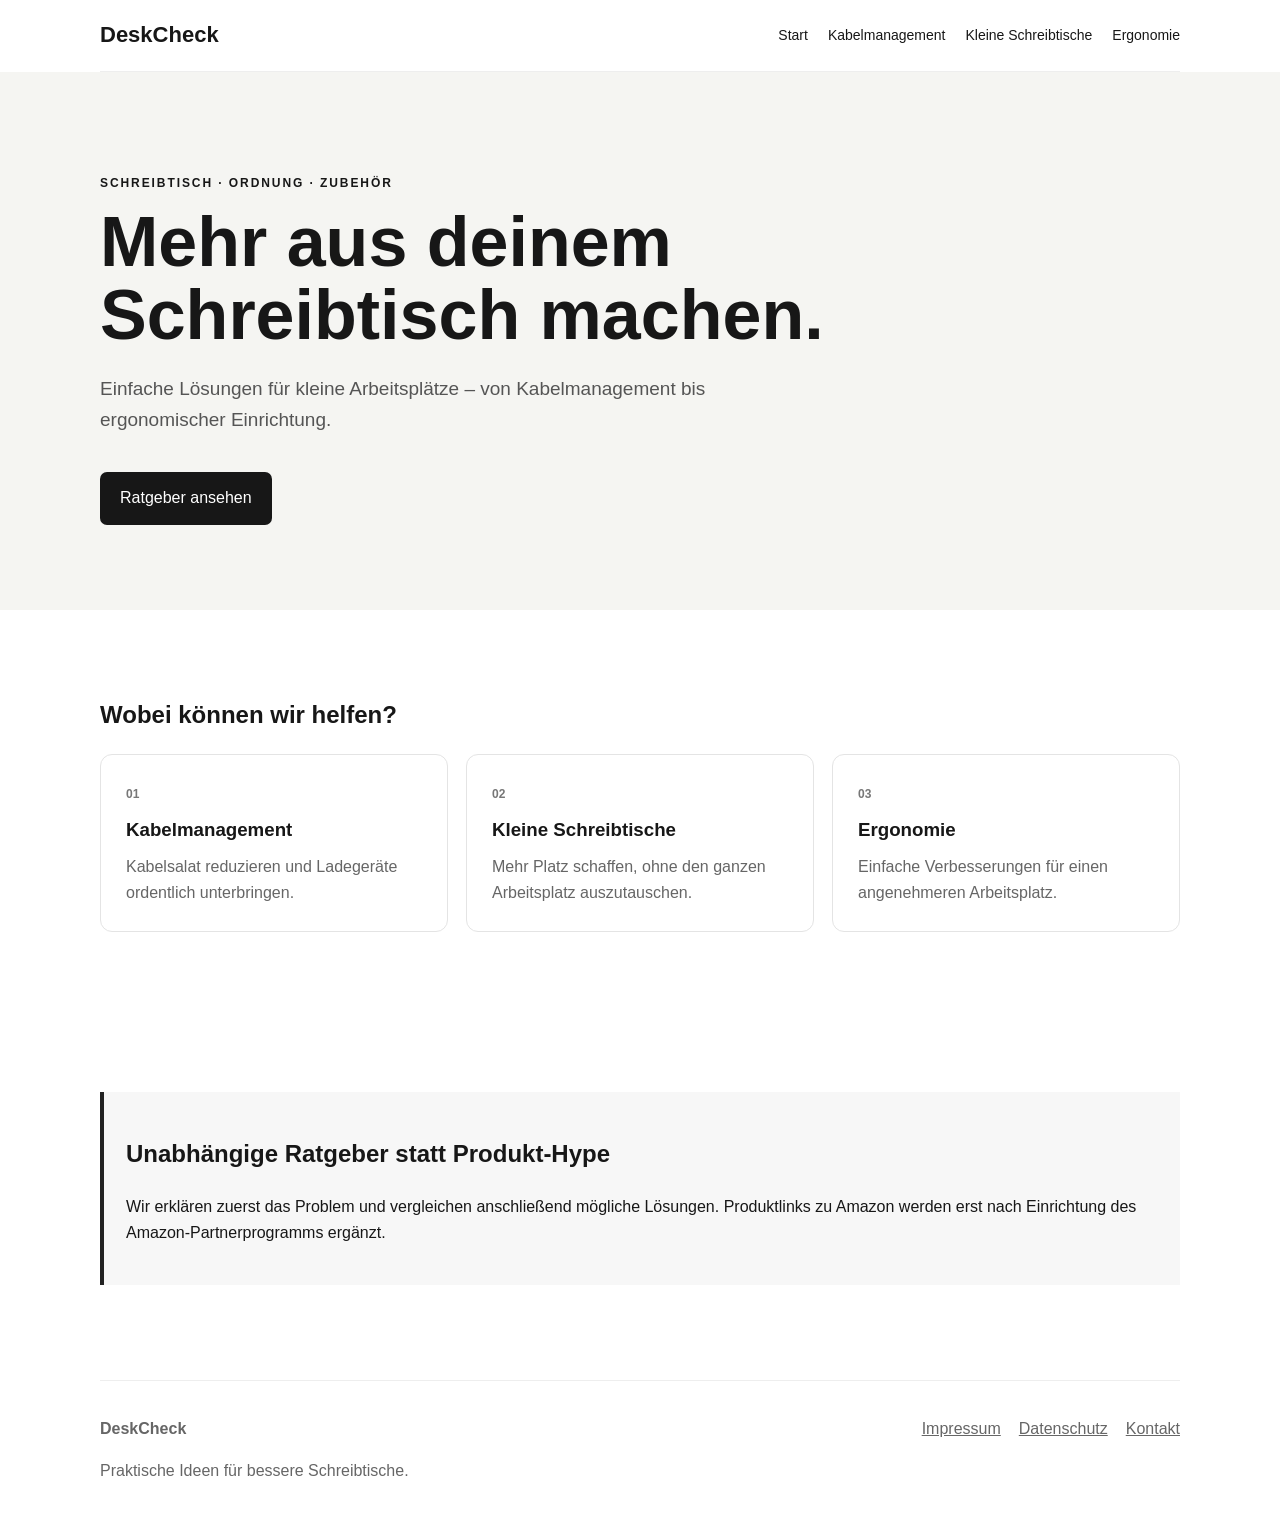
==== index.html @ d562705c "Add files via upload" ====
<!doctype html>
<html lang="de">
<head>
  <meta charset="utf-8">
  <meta name="viewport" content="width=device-width, initial-scale=1">
  <title>DeskCheck – Schreibtisch besser organisieren</title>
  <meta name="description" content="Praktische Ratgeber und Vergleiche für kleine Schreibtische, Kabelmanagement und Schreibtisch-Organisation.">
  <link rel="stylesheet" href="style.css">
</head>
<body>
<header>
  <div class="wrap nav">
    <a class="logo" href="index.html">DeskCheck</a>
    <nav>
      <a href="index.html">Start</a>
      <a href="kabelmanagement.html">Kabelmanagement</a>
      <a href="kleiner-schreibtisch.html">Kleine Schreibtische</a>
      <a href="ergonomie.html">Ergonomie</a>
    </nav>
  </div>
</header>

<main>
  <section class="hero">
    <div class="wrap">
      <p class="eyebrow">SCHREIBTISCH · ORDNUNG · ZUBEHÖR</p>
      <h1>Mehr aus deinem Schreibtisch machen.</h1>
      <p class="lead">Einfache Lösungen für kleine Arbeitsplätze – von Kabelmanagement bis ergonomischer Einrichtung.</p>
      <a class="button" href="kleiner-schreibtisch.html">Ratgeber ansehen</a>
    </div>
  </section>

  <section class="wrap section">
    <h2>Wobei können wir helfen?</h2>
    <div class="grid">
      <a class="card" href="kabelmanagement.html">
        <span class="icon">01</span>
        <h3>Kabelmanagement</h3>
        <p>Kabelsalat reduzieren und Ladegeräte ordentlich unterbringen.</p>
      </a>
      <a class="card" href="kleiner-schreibtisch.html">
        <span class="icon">02</span>
        <h3>Kleine Schreibtische</h3>
        <p>Mehr Platz schaffen, ohne den ganzen Arbeitsplatz auszutauschen.</p>
      </a>
      <a class="card" href="ergonomie.html">
        <span class="icon">03</span>
        <h3>Ergonomie</h3>
        <p>Einfache Verbesserungen für einen angenehmeren Arbeitsplatz.</p>
      </a>
    </div>
  </section>

  <section class="wrap section">
    <div class="notice">
      <h2>Unabhängige Ratgeber statt Produkt-Hype</h2>
      <p>Wir erklären zuerst das Problem und vergleichen anschließend mögliche Lösungen. Produktlinks zu Amazon werden erst nach Einrichtung des Amazon-Partnerprogramms ergänzt.</p>
    </div>
  </section>
</main>

<footer>
  <div class="wrap footer">
    <div><strong>DeskCheck</strong><p>Praktische Ideen für bessere Schreibtische.</p></div>
    <div><a href="impressum.html">Impressum</a><a href="datenschutz.html">Datenschutz</a><a href="kontakt.html">Kontakt</a></div>
  </div>
</footer>
</body>
</html>
---- style.css ----
*{box-sizing:border-box}body{margin:0;font-family:Arial,Helvetica,sans-serif;color:#171717;background:#fff;line-height:1.65}a{color:inherit}.wrap{width:min(1080px,92%);margin:auto}.nav{min-height:72px;display:flex;align-items:center;justify-content:space-between;gap:24px;border-bottom:1px solid #eee}.logo{text-decoration:none;font-weight:800;font-size:22px}.nav nav{display:flex;gap:20px;flex-wrap:wrap}.nav nav a{font-size:14px;text-decoration:none}.hero{padding:90px 0 85px;background:#f5f5f2}.eyebrow{font-size:12px;letter-spacing:.16em;font-weight:700}.hero h1{font-size:clamp(38px,6vw,70px);line-height:1.05;max-width:760px;margin:12px 0 20px}.lead{font-size:19px;max-width:720px;color:#555}.button{display:inline-block;margin-top:18px;padding:13px 20px;background:#171717;color:#fff;text-decoration:none;border-radius:7px}.section{padding:65px 0}.grid{display:grid;grid-template-columns:repeat(3,1fr);gap:18px}.card{border:1px solid #e4e4e4;border-radius:12px;padding:25px;text-decoration:none}.card:hover{transform:translateY(-2px)}.icon{font-weight:800;color:#777;font-size:12px}.card h3{margin:8px 0}.card p{color:#666;margin:0}.notice{background:#f7f7f7;border-left:4px solid #222;padding:22px;margin:30px 0}.article{padding:65px 0;max-width:850px}.article h1{font-size:clamp(36px,5vw,56px);line-height:1.1}.article h2{margin-top:42px}.article table{width:100%;border-collapse:collapse;margin:25px 0}.article th,.article td{text-align:left;padding:12px;border-bottom:1px solid #ddd}.footer{padding:35px 0;display:flex;justify-content:space-between;gap:30px;border-top:1px solid #eee;color:#666}.footer a{margin-left:18px}@media(max-width:760px){.nav{align-items:flex-start;padding:18px 0;flex-direction:column}.grid{grid-template-columns:1fr}.hero{padding:60px 0}.footer{flex-direction:column}.footer a{margin:0 18px 0 0}}
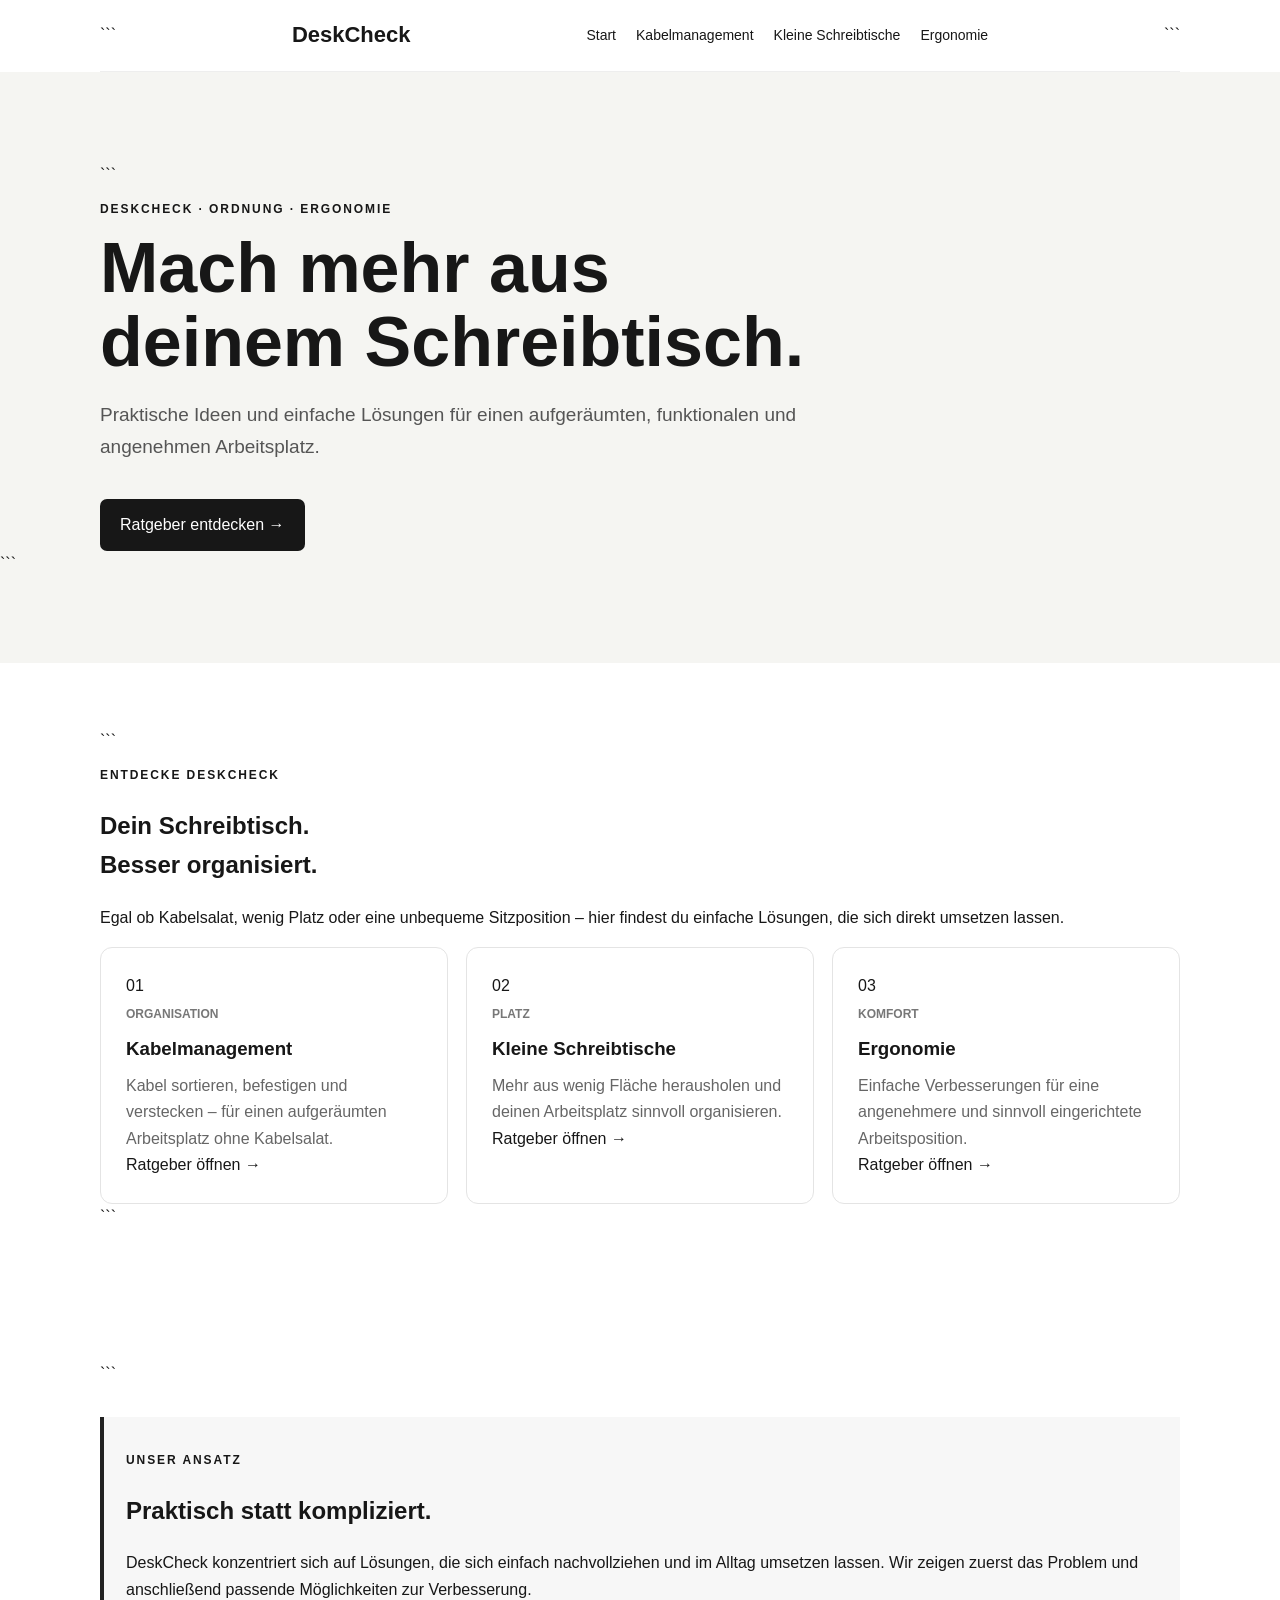
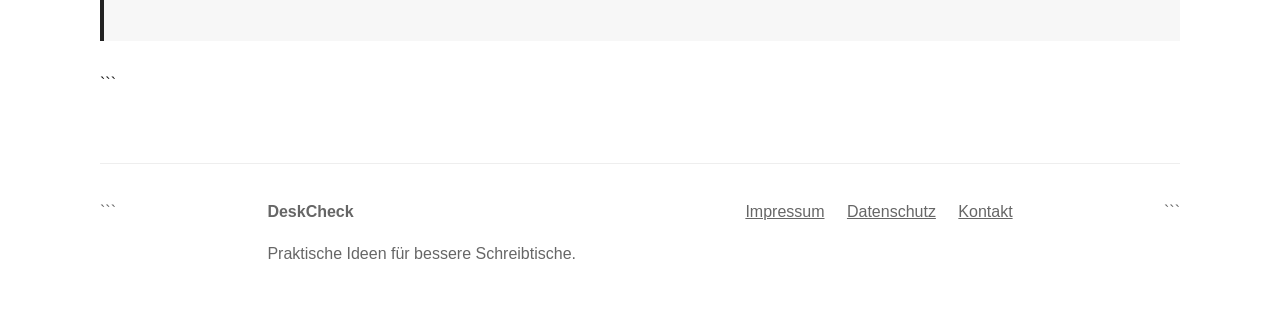
==== commit 2cf3a09d: "Update index.html" ====
--- a/index.html
+++ b/index.html
@@ -1,69 +1,245 @@
 <!doctype html>
+
 <html lang="de">
+
 <head>
   <meta charset="utf-8">
   <meta name="viewport" content="width=device-width, initial-scale=1">
+
   <title>DeskCheck – Schreibtisch besser organisieren</title>
-  <meta name="description" content="Praktische Ratgeber und Vergleiche für kleine Schreibtische, Kabelmanagement und Schreibtisch-Organisation.">
+
+  <meta name="description" content="DeskCheck zeigt praktische Lösungen für Kabelmanagement, kleine Schreibtische und ergonomische Arbeitsplätze.">
+
   <link rel="stylesheet" href="style.css">
 </head>
+
 <body>
+
 <header>
   <div class="wrap nav">
-    <a class="logo" href="index.html">DeskCheck</a>
-    <nav>
-      <a href="index.html">Start</a>
-      <a href="kabelmanagement.html">Kabelmanagement</a>
-      <a href="kleiner-schreibtisch.html">Kleine Schreibtische</a>
-      <a href="ergonomie.html">Ergonomie</a>
-    </nav>
+
+```
+<a class="logo" href="index.html">DeskCheck</a>
+
+<nav>
+  <a href="index.html">Start</a>
+  <a href="kabelmanagement.html">Kabelmanagement</a>
+  <a href="kleiner-schreibtisch.html">Kleine Schreibtische</a>
+  <a href="ergonomie.html">Ergonomie</a>
+</nav>
+```
+
   </div>
 </header>
 
 <main>
+
+  <!-- HERO -->
+
   <section class="hero">
     <div class="wrap">
-      <p class="eyebrow">SCHREIBTISCH · ORDNUNG · ZUBEHÖR</p>
-      <h1>Mehr aus deinem Schreibtisch machen.</h1>
-      <p class="lead">Einfache Lösungen für kleine Arbeitsplätze – von Kabelmanagement bis ergonomischer Einrichtung.</p>
-      <a class="button" href="kleiner-schreibtisch.html">Ratgeber ansehen</a>
-    </div>
+
+```
+  <p class="eyebrow">
+    DESKCHECK · ORDNUNG · ERGONOMIE
+  </p>
+
+  <h1>
+    Mach mehr aus<br>
+    deinem Schreibtisch.
+  </h1>
+
+  <p class="lead">
+    Praktische Ideen und einfache Lösungen für einen
+    aufgeräumten, funktionalen und angenehmen Arbeitsplatz.
+  </p>
+
+  <div class="hero-actions">
+    <a class="button" href="kabelmanagement.html">
+      Ratgeber entdecken →
+    </a>
+  </div>
+
+</div>
+```
+
   </section>
 
+  <!-- THEMEN -->
+
+  <section class="wrap section topics">
+
+```
+<div class="section-heading">
+  <p class="eyebrow">ENTDECKE DESKCHECK</p>
+
+  <h2>
+    Dein Schreibtisch.<br>
+    Besser organisiert.
+  </h2>
+
+  <p>
+    Egal ob Kabelsalat, wenig Platz oder eine unbequeme
+    Sitzposition – hier findest du einfache Lösungen,
+    die sich direkt umsetzen lassen.
+  </p>
+</div>
+
+
+<div class="grid">
+
+  <!-- KABELMANAGEMENT -->
+
+  <a class="card topic-card" href="kabelmanagement.html">
+
+    <div class="topic-number">
+      01
+    </div>
+
+    <div class="topic-content">
+
+      <span class="icon">
+        ORGANISATION
+      </span>
+
+      <h3>
+        Kabelmanagement
+      </h3>
+
+      <p>
+        Kabel sortieren, befestigen und verstecken –
+        für einen aufgeräumten Arbeitsplatz ohne Kabelsalat.
+      </p>
+
+      <span class="topic-link">
+        Ratgeber öffnen →
+      </span>
+
+    </div>
+
+  </a>
+
+
+  <!-- KLEINE SCHREIBTISCHE -->
+
+  <a class="card topic-card" href="kleiner-schreibtisch.html">
+
+    <div class="topic-number">
+      02
+    </div>
+
+    <div class="topic-content">
+
+      <span class="icon">
+        PLATZ
+      </span>
+
+      <h3>
+        Kleine Schreibtische
+      </h3>
+
+      <p>
+        Mehr aus wenig Fläche herausholen und deinen
+        Arbeitsplatz sinnvoll organisieren.
+      </p>
+
+      <span class="topic-link">
+        Ratgeber öffnen →
+      </span>
+
+    </div>
+
+  </a>
+
+
+  <!-- ERGONOMIE -->
+
+  <a class="card topic-card" href="ergonomie.html">
+
+    <div class="topic-number">
+      03
+    </div>
+
+    <div class="topic-content">
+
+      <span class="icon">
+        KOMFORT
+      </span>
+
+      <h3>
+        Ergonomie
+      </h3>
+
+      <p>
+        Einfache Verbesserungen für eine angenehmere
+        und sinnvoll eingerichtete Arbeitsposition.
+      </p>
+
+      <span class="topic-link">
+        Ratgeber öffnen →
+      </span>
+
+    </div>
+
+  </a>
+
+</div>
+```
+
+  </section>
+
+  <!-- DESKCHECK INFO -->
+
   <section class="wrap section">
-    <h2>Wobei können wir helfen?</h2>
-    <div class="grid">
-      <a class="card" href="kabelmanagement.html">
-        <span class="icon">01</span>
-        <h3>Kabelmanagement</h3>
-        <p>Kabelsalat reduzieren und Ladegeräte ordentlich unterbringen.</p>
-      </a>
-      <a class="card" href="kleiner-schreibtisch.html">
-        <span class="icon">02</span>
-        <h3>Kleine Schreibtische</h3>
-        <p>Mehr Platz schaffen, ohne den ganzen Arbeitsplatz auszutauschen.</p>
-      </a>
-      <a class="card" href="ergonomie.html">
-        <span class="icon">03</span>
-        <h3>Ergonomie</h3>
-        <p>Einfache Verbesserungen für einen angenehmeren Arbeitsplatz.</p>
-      </a>
-    </div>
+
+```
+<div class="notice">
+
+  <p class="eyebrow">
+    UNSER ANSATZ
+  </p>
+
+  <h2>
+    Praktisch statt kompliziert.
+  </h2>
+
+  <p>
+    DeskCheck konzentriert sich auf Lösungen, die sich
+    einfach nachvollziehen und im Alltag umsetzen lassen.
+    Wir zeigen zuerst das Problem und anschließend
+    passende Möglichkeiten zur Verbesserung.
+  </p>
+
+</div>
+```
+
   </section>
 
-  <section class="wrap section">
-    <div class="notice">
-      <h2>Unabhängige Ratgeber statt Produkt-Hype</h2>
-      <p>Wir erklären zuerst das Problem und vergleichen anschließend mögliche Lösungen. Produktlinks zu Amazon werden erst nach Einrichtung des Amazon-Partnerprogramms ergänzt.</p>
-    </div>
-  </section>
 </main>
 
 <footer>
+
   <div class="wrap footer">
-    <div><strong>DeskCheck</strong><p>Praktische Ideen für bessere Schreibtische.</p></div>
-    <div><a href="impressum.html">Impressum</a><a href="datenschutz.html">Datenschutz</a><a href="kontakt.html">Kontakt</a></div>
+
+```
+<div>
+  <strong>DeskCheck</strong>
+
+  <p>
+    Praktische Ideen für bessere Schreibtische.
+  </p>
+</div>
+
+<div>
+  <a href="impressum.html">Impressum</a>
+  <a href="datenschutz.html">Datenschutz</a>
+  <a href="kontakt.html">Kontakt</a>
+</div>
+```
+
   </div>
+
 </footer>
+
 </body>
 </html>
--- a/style.css
+++ b/style.css
@@ -1 +1,52 @@
-*{box-sizing:border-box}body{margin:0;font-family:Arial,Helvetica,sans-serif;color:#171717;background:#fff;line-height:1.65}a{color:inherit}.wrap{width:min(1080px,92%);margin:auto}.nav{min-height:72px;display:flex;align-items:center;justify-content:space-between;gap:24px;border-bottom:1px solid #eee}.logo{text-decoration:none;font-weight:800;font-size:22px}.nav nav{display:flex;gap:20px;flex-wrap:wrap}.nav nav a{font-size:14px;text-decoration:none}.hero{padding:90px 0 85px;background:#f5f5f2}.eyebrow{font-size:12px;letter-spacing:.16em;font-weight:700}.hero h1{font-size:clamp(38px,6vw,70px);line-height:1.05;max-width:760px;margin:12px 0 20px}.lead{font-size:19px;max-width:720px;color:#555}.button{display:inline-block;margin-top:18px;padding:13px 20px;background:#171717;color:#fff;text-decoration:none;border-radius:7px}.section{padding:65px 0}.grid{display:grid;grid-template-columns:repeat(3,1fr);gap:18px}.card{border:1px solid #e4e4e4;border-radius:12px;padding:25px;text-decoration:none}.card:hover{transform:translateY(-2px)}.icon{font-weight:800;color:#777;font-size:12px}.card h3{margin:8px 0}.card p{color:#666;margin:0}.notice{background:#f7f7f7;border-left:4px solid #222;padding:22px;margin:30px 0}.article{padding:65px 0;max-width:850px}.article h1{font-size:clamp(36px,5vw,56px);line-height:1.1}.article h2{margin-top:42px}.article table{width:100%;border-collapse:collapse;margin:25px 0}.article th,.article td{text-align:left;padding:12px;border-bottom:1px solid #ddd}.footer{padding:35px 0;display:flex;justify-content:space-between;gap:30px;border-top:1px solid #eee;color:#666}.footer a{margin-left:18px}@media(max-width:760px){.nav{align-items:flex-start;padding:18px 0;flex-direction:column}.grid{grid-template-columns:1fr}.hero{padding:60px 0}.footer{flex-direction:column}.footer a{margin:0 18px 0 0}}+*{box-sizing:border-box}body{margin:0;font-family:Arial,Helvetica,sans-serif;color:#171717;background:#fff;line-height:1.65}a{color:inherit}.wrap{width:min(1080px,92%);margin:auto}.nav{min-height:72px;display:flex;align-items:center;justify-content:space-between;gap:24px;border-bottom:1px solid #eee}.logo{text-decoration:none;font-weight:800;font-size:22px}.nav nav{display:flex;gap:20px;flex-wrap:wrap}.nav nav a{font-size:14px;text-decoration:none}.hero{padding:90px 0 85px;background:#f5f5f2}.eyebrow{font-size:12px;letter-spacing:.16em;font-weight:700}.hero h1{font-size:clamp(38px,6vw,70px);line-height:1.05;max-width:760px;margin:12px 0 20px}.lead{font-size:19px;max-width:720px;color:#555}.button{display:inline-block;margin-top:18px;padding:13px 20px;background:#171717;color:#fff;text-decoration:none;border-radius:7px}.section{padding:65px 0}.grid{display:grid;grid-template-columns:repeat(3,1fr);gap:18px}.card{border:1px solid #e4e4e4;border-radius:12px;padding:25px;text-decoration:none}.card:hover{transform:translateY(-2px)}.icon{font-weight:800;color:#777;font-size:12px}.card h3{margin:8px 0}.card p{color:#666;margin:0}.notice{background:#f7f7f7;border-left:4px solid #222;padding:22px;margin:30px 0}.article{padding:65px 0;max-width:850px}.article h1{font-size:clamp(36px,5vw,56px);line-height:1.1}.article h2{margin-top:42px}.article table{width:100%;border-collapse:collapse;margin:25px 0}.article th,.article td{text-align:left;padding:12px;border-bottom:1px solid #ddd}.footer{padding:35px 0;display:flex;justify-content:space-between;gap:30px;border-top:1px solid #eee;color:#666}.footer a{margin-left:18px}@media(max-width:760px){.nav{align-items:flex-start;padding:18px 0;flex-direction:column}.grid{grid-template-columns:1fr}.hero{padding:60px 0}.footer{flex-direction:column}.footer a{margin:0 18px 0 0}}
+.product-card{
+  border:1px solid #e4e4e4;
+  border-radius:14px;
+  padding:24px;
+  margin:35px 0;
+  background:#fff;
+  max-width:520px;
+  box-shadow:0 4px 15px rgba(0,0,0,.05);
+}
+
+.product-card h3{
+  margin:20px 0 8px;
+  font-size:22px;
+}
+
+.product-card p{
+  color:#555;
+}
+
+.product-card > a{
+  display:inline-block;
+  margin-top:8px;
+  padding:11px 16px;
+  background:#171717;
+  color:#fff;
+  text-decoration:none;
+  border-radius:7px;
+}
+
+.product-card > a:hover{
+  opacity:.85;
+}
+
+.product-image-placeholder{
+  width:100%;
+  height:260px;
+  background:#f5f5f2;
+  border-radius:10px;
+  display:flex;
+  align-items:center;
+  justify-content:center;
+  color:#777;
+  font-size:14px;
+  font-weight:700;
+}
+
+.affiliate-label{
+  font-size:12px;
+  color:#888 !important;
+  margin-top:14px;
+}
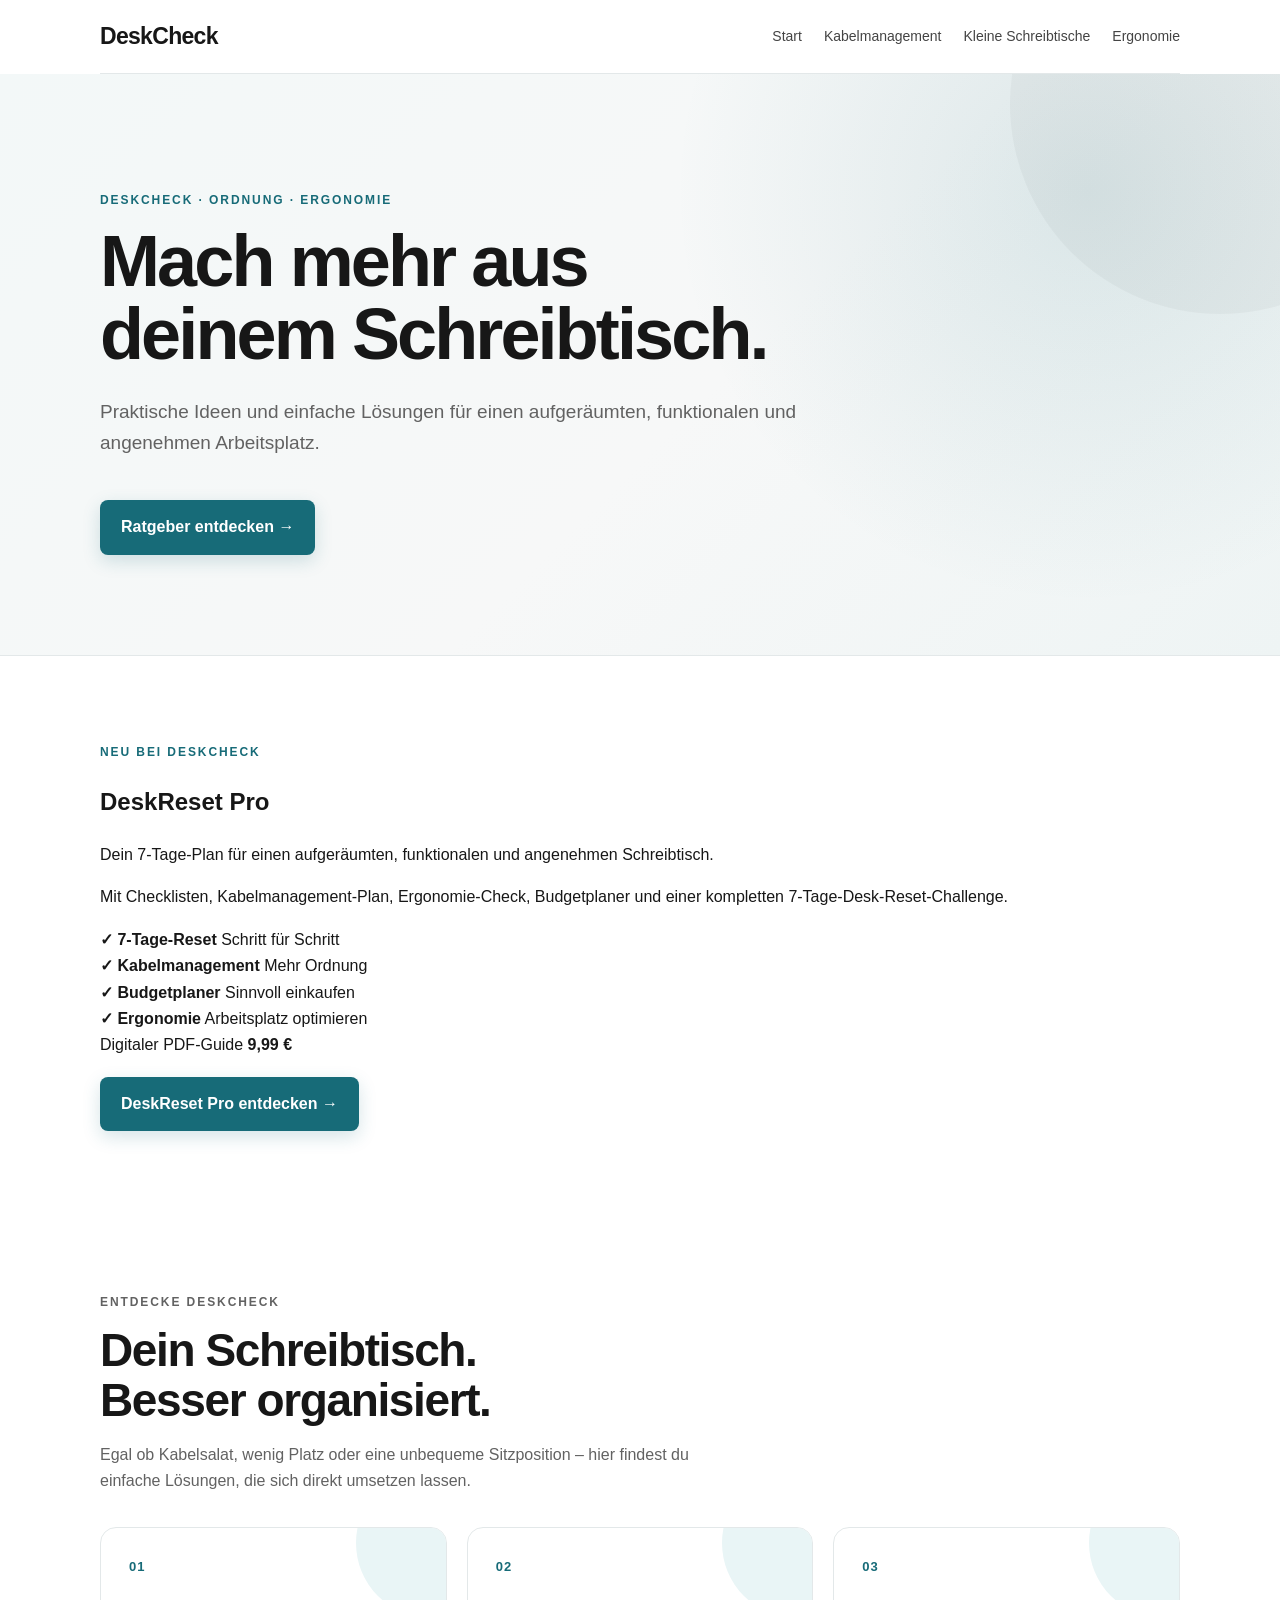
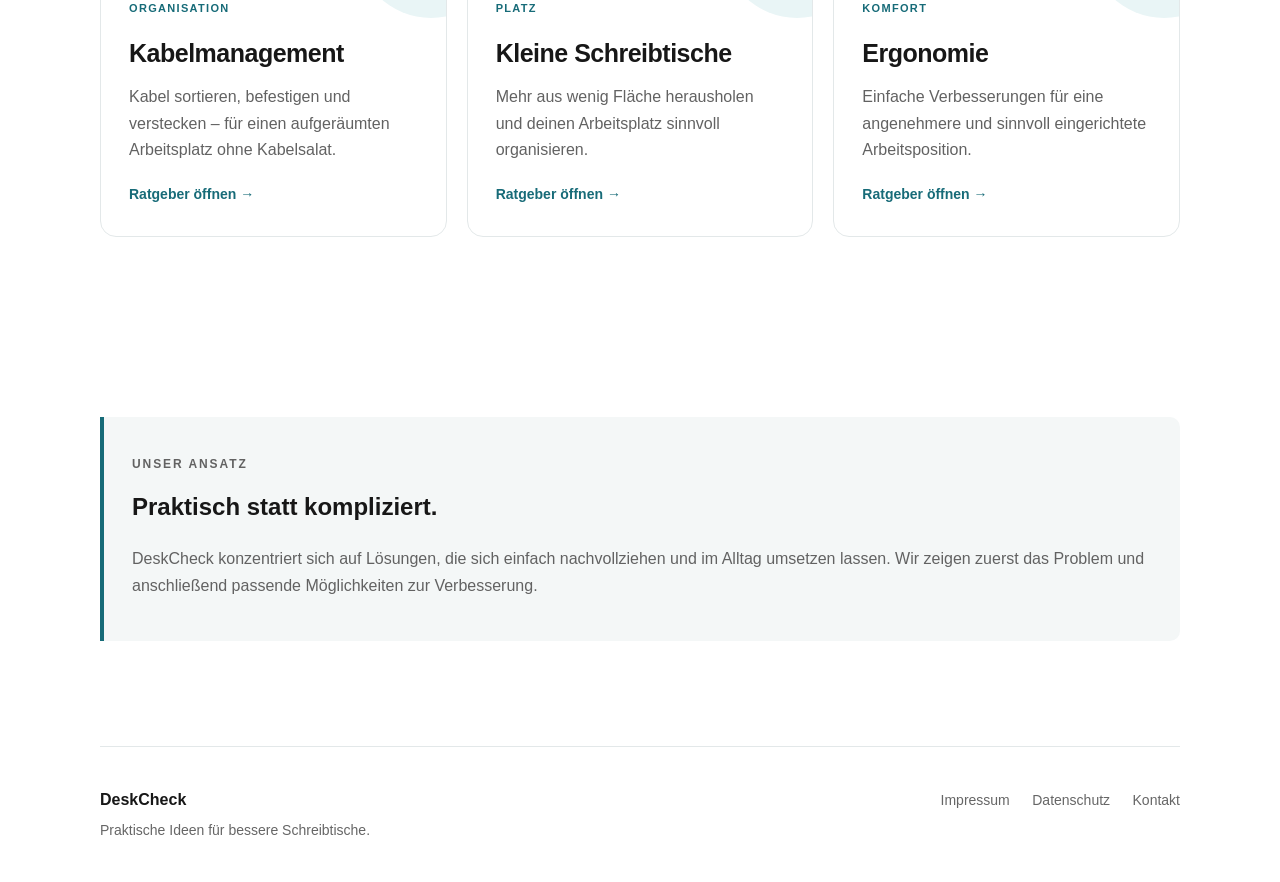
==== commit 5ad07beb: "Update index.html" ====
--- a/index.html
+++ b/index.html
@@ -1,5 +1,4 @@
 <!doctype html>
-
 <html lang="de">
 
 <head>
@@ -8,7 +7,7 @@
 
   <title>DeskCheck – Schreibtisch besser organisieren</title>
 
-  <meta name="description" content="DeskCheck zeigt praktische Lösungen für Kabelmanagement, kleine Schreibtische und ergonomische Arbeitsplätze.">
+  <meta name="description" content="DeskCheck zeigt praktische Lösungen für Kabelmanagement, kleine Schreibtische, ergonomische Arbeitsplätze und den DeskReset Pro Planner.">
 
   <link rel="stylesheet" href="style.css">
 </head>
@@ -18,16 +17,14 @@
 <header>
   <div class="wrap nav">
 
-```
-<a class="logo" href="index.html">DeskCheck</a>
-
-<nav>
-  <a href="index.html">Start</a>
-  <a href="kabelmanagement.html">Kabelmanagement</a>
-  <a href="kleiner-schreibtisch.html">Kleine Schreibtische</a>
-  <a href="ergonomie.html">Ergonomie</a>
-</nav>
-```
+    <a class="logo" href="index.html">DeskCheck</a>
+
+    <nav>
+      <a href="index.html">Start</a>
+      <a href="kabelmanagement.html">Kabelmanagement</a>
+      <a href="kleiner-schreibtisch.html">Kleine Schreibtische</a>
+      <a href="ergonomie.html">Ergonomie</a>
+    </nav>
 
   </div>
 </header>
@@ -39,203 +36,265 @@
   <section class="hero">
     <div class="wrap">
 
-```
-  <p class="eyebrow">
-    DESKCHECK · ORDNUNG · ERGONOMIE
-  </p>
-
-  <h1>
-    Mach mehr aus<br>
-    deinem Schreibtisch.
-  </h1>
-
-  <p class="lead">
-    Praktische Ideen und einfache Lösungen für einen
-    aufgeräumten, funktionalen und angenehmen Arbeitsplatz.
-  </p>
-
-  <div class="hero-actions">
-    <a class="button" href="kabelmanagement.html">
-      Ratgeber entdecken →
-    </a>
-  </div>
-
-</div>
-```
-
+      <p class="eyebrow">
+        DESKCHECK · ORDNUNG · ERGONOMIE
+      </p>
+
+      <h1>
+        Mach mehr aus<br>
+        deinem Schreibtisch.
+      </h1>
+
+      <p class="lead">
+        Praktische Ideen und einfache Lösungen für einen
+        aufgeräumten, funktionalen und angenehmen Arbeitsplatz.
+      </p>
+
+      <div class="hero-actions">
+        <a class="button" href="kabelmanagement.html">
+          Ratgeber entdecken →
+        </a>
+      </div>
+
+    </div>
   </section>
 
+
+  <!-- DESKRESET PRO -->
+
+  <section class="wrap section">
+
+    <div class="deskreset-box">
+
+      <p class="eyebrow">
+        NEU BEI DESKCHECK
+      </p>
+
+      <h2>
+        DeskReset Pro
+      </h2>
+
+      <p class="deskreset-subtitle">
+        Dein 7-Tage-Plan für einen aufgeräumten,
+        funktionalen und angenehmen Schreibtisch.
+      </p>
+
+      <p>
+        Mit Checklisten, Kabelmanagement-Plan,
+        Ergonomie-Check, Budgetplaner und einer
+        kompletten 7-Tage-Desk-Reset-Challenge.
+      </p>
+
+      <div class="deskreset-features">
+
+        <div>
+          <strong>✓ 7-Tage-Reset</strong>
+          <span>Schritt für Schritt</span>
+        </div>
+
+        <div>
+          <strong>✓ Kabelmanagement</strong>
+          <span>Mehr Ordnung</span>
+        </div>
+
+        <div>
+          <strong>✓ Budgetplaner</strong>
+          <span>Sinnvoll einkaufen</span>
+        </div>
+
+        <div>
+          <strong>✓ Ergonomie</strong>
+          <span>Arbeitsplatz optimieren</span>
+        </div>
+
+      </div>
+
+      <div class="deskreset-price">
+        <span>Digitaler PDF-Guide</span>
+        <strong>9,99 €</strong>
+      </div>
+
+      <!-- SPÄTER DEIN DIGISTORE24-LINK -->
+      <a class="button deskreset-button" href="DEIN-DIGISTORE24-LINK">
+        DeskReset Pro entdecken →
+      </a>
+
+    </div>
+
+  </section>
+
+
   <!-- THEMEN -->
 
   <section class="wrap section topics">
 
-```
-<div class="section-heading">
-  <p class="eyebrow">ENTDECKE DESKCHECK</p>
-
-  <h2>
-    Dein Schreibtisch.<br>
-    Besser organisiert.
-  </h2>
-
-  <p>
-    Egal ob Kabelsalat, wenig Platz oder eine unbequeme
-    Sitzposition – hier findest du einfache Lösungen,
-    die sich direkt umsetzen lassen.
-  </p>
-</div>
-
-
-<div class="grid">
-
-  <!-- KABELMANAGEMENT -->
-
-  <a class="card topic-card" href="kabelmanagement.html">
-
-    <div class="topic-number">
-      01
-    </div>
-
-    <div class="topic-content">
-
-      <span class="icon">
-        ORGANISATION
-      </span>
-
-      <h3>
-        Kabelmanagement
-      </h3>
+    <div class="section-heading">
+
+      <p class="eyebrow">
+        ENTDECKE DESKCHECK
+      </p>
+
+      <h2>
+        Dein Schreibtisch.<br>
+        Besser organisiert.
+      </h2>
 
       <p>
-        Kabel sortieren, befestigen und verstecken –
-        für einen aufgeräumten Arbeitsplatz ohne Kabelsalat.
-      </p>
-
-      <span class="topic-link">
-        Ratgeber öffnen →
-      </span>
-
-    </div>
-
-  </a>
-
-
-  <!-- KLEINE SCHREIBTISCHE -->
-
-  <a class="card topic-card" href="kleiner-schreibtisch.html">
-
-    <div class="topic-number">
-      02
-    </div>
-
-    <div class="topic-content">
-
-      <span class="icon">
-        PLATZ
-      </span>
-
-      <h3>
-        Kleine Schreibtische
-      </h3>
+        Egal ob Kabelsalat, wenig Platz oder eine unbequeme
+        Sitzposition – hier findest du einfache Lösungen,
+        die sich direkt umsetzen lassen.
+      </p>
+
+    </div>
+
+
+    <div class="grid">
+
+      <!-- KABELMANAGEMENT -->
+
+      <a class="card topic-card" href="kabelmanagement.html">
+
+        <div class="topic-number">
+          01
+        </div>
+
+        <div class="topic-content">
+
+          <span class="icon">
+            ORGANISATION
+          </span>
+
+          <h3>
+            Kabelmanagement
+          </h3>
+
+          <p>
+            Kabel sortieren, befestigen und verstecken –
+            für einen aufgeräumten Arbeitsplatz ohne Kabelsalat.
+          </p>
+
+          <span class="topic-link">
+            Ratgeber öffnen →
+          </span>
+
+        </div>
+
+      </a>
+
+
+      <!-- KLEINE SCHREIBTISCHE -->
+
+      <a class="card topic-card" href="kleiner-schreibtisch.html">
+
+        <div class="topic-number">
+          02
+        </div>
+
+        <div class="topic-content">
+
+          <span class="icon">
+            PLATZ
+          </span>
+
+          <h3>
+            Kleine Schreibtische
+          </h3>
+
+          <p>
+            Mehr aus wenig Fläche herausholen und deinen
+            Arbeitsplatz sinnvoll organisieren.
+          </p>
+
+          <span class="topic-link">
+            Ratgeber öffnen →
+          </span>
+
+        </div>
+
+      </a>
+
+
+      <!-- ERGONOMIE -->
+
+      <a class="card topic-card" href="ergonomie.html">
+
+        <div class="topic-number">
+          03
+        </div>
+
+        <div class="topic-content">
+
+          <span class="icon">
+            KOMFORT
+          </span>
+
+          <h3>
+            Ergonomie
+          </h3>
+
+          <p>
+            Einfache Verbesserungen für eine angenehmere
+            und sinnvoll eingerichtete Arbeitsposition.
+          </p>
+
+          <span class="topic-link">
+            Ratgeber öffnen →
+          </span>
+
+        </div>
+
+      </a>
+
+    </div>
+
+  </section>
+
+
+  <!-- DESKCHECK INFO -->
+
+  <section class="wrap section">
+
+    <div class="notice">
+
+      <p class="eyebrow">
+        UNSER ANSATZ
+      </p>
+
+      <h2>
+        Praktisch statt kompliziert.
+      </h2>
 
       <p>
-        Mehr aus wenig Fläche herausholen und deinen
-        Arbeitsplatz sinnvoll organisieren.
-      </p>
-
-      <span class="topic-link">
-        Ratgeber öffnen →
-      </span>
-
-    </div>
-
-  </a>
-
-
-  <!-- ERGONOMIE -->
-
-  <a class="card topic-card" href="ergonomie.html">
-
-    <div class="topic-number">
-      03
-    </div>
-
-    <div class="topic-content">
-
-      <span class="icon">
-        KOMFORT
-      </span>
-
-      <h3>
-        Ergonomie
-      </h3>
+        DeskCheck konzentriert sich auf Lösungen, die sich
+        einfach nachvollziehen und im Alltag umsetzen lassen.
+        Wir zeigen zuerst das Problem und anschließend
+        passende Möglichkeiten zur Verbesserung.
+      </p>
+
+    </div>
+
+  </section>
+
+</main>
+
+
+<footer>
+
+  <div class="wrap footer">
+
+    <div>
+      <strong>DeskCheck</strong>
 
       <p>
-        Einfache Verbesserungen für eine angenehmere
-        und sinnvoll eingerichtete Arbeitsposition.
-      </p>
-
-      <span class="topic-link">
-        Ratgeber öffnen →
-      </span>
-
-    </div>
-
-  </a>
-
-</div>
-```
-
-  </section>
-
-  <!-- DESKCHECK INFO -->
-
-  <section class="wrap section">
-
-```
-<div class="notice">
-
-  <p class="eyebrow">
-    UNSER ANSATZ
-  </p>
-
-  <h2>
-    Praktisch statt kompliziert.
-  </h2>
-
-  <p>
-    DeskCheck konzentriert sich auf Lösungen, die sich
-    einfach nachvollziehen und im Alltag umsetzen lassen.
-    Wir zeigen zuerst das Problem und anschließend
-    passende Möglichkeiten zur Verbesserung.
-  </p>
-
-</div>
-```
-
-  </section>
-
-</main>
-
-<footer>
-
-  <div class="wrap footer">
-
-```
-<div>
-  <strong>DeskCheck</strong>
-
-  <p>
-    Praktische Ideen für bessere Schreibtische.
-  </p>
-</div>
-
-<div>
-  <a href="impressum.html">Impressum</a>
-  <a href="datenschutz.html">Datenschutz</a>
-  <a href="kontakt.html">Kontakt</a>
-</div>
-```
+        Praktische Ideen für bessere Schreibtische.
+      </p>
+    </div>
+
+    <div>
+      <a href="impressum.html">Impressum</a>
+      <a href="datenschutz.html">Datenschutz</a>
+      <a href="kontakt.html">Kontakt</a>
+    </div>
 
   </div>
 
--- a/style.css
+++ b/style.css
@@ -1,52 +1,1115 @@
-*{box-sizing:border-box}body{margin:0;font-family:Arial,Helvetica,sans-serif;color:#171717;background:#fff;line-height:1.65}a{color:inherit}.wrap{width:min(1080px,92%);margin:auto}.nav{min-height:72px;display:flex;align-items:center;justify-content:space-between;gap:24px;border-bottom:1px solid #eee}.logo{text-decoration:none;font-weight:800;font-size:22px}.nav nav{display:flex;gap:20px;flex-wrap:wrap}.nav nav a{font-size:14px;text-decoration:none}.hero{padding:90px 0 85px;background:#f5f5f2}.eyebrow{font-size:12px;letter-spacing:.16em;font-weight:700}.hero h1{font-size:clamp(38px,6vw,70px);line-height:1.05;max-width:760px;margin:12px 0 20px}.lead{font-size:19px;max-width:720px;color:#555}.button{display:inline-block;margin-top:18px;padding:13px 20px;background:#171717;color:#fff;text-decoration:none;border-radius:7px}.section{padding:65px 0}.grid{display:grid;grid-template-columns:repeat(3,1fr);gap:18px}.card{border:1px solid #e4e4e4;border-radius:12px;padding:25px;text-decoration:none}.card:hover{transform:translateY(-2px)}.icon{font-weight:800;color:#777;font-size:12px}.card h3{margin:8px 0}.card p{color:#666;margin:0}.notice{background:#f7f7f7;border-left:4px solid #222;padding:22px;margin:30px 0}.article{padding:65px 0;max-width:850px}.article h1{font-size:clamp(36px,5vw,56px);line-height:1.1}.article h2{margin-top:42px}.article table{width:100%;border-collapse:collapse;margin:25px 0}.article th,.article td{text-align:left;padding:12px;border-bottom:1px solid #ddd}.footer{padding:35px 0;display:flex;justify-content:space-between;gap:30px;border-top:1px solid #eee;color:#666}.footer a{margin-left:18px}@media(max-width:760px){.nav{align-items:flex-start;padding:18px 0;flex-direction:column}.grid{grid-template-columns:1fr}.hero{padding:60px 0}.footer{flex-direction:column}.footer a{margin:0 18px 0 0}}
+*{box-sizing:border-box}
+
+:root{
+--accent:#176b78;
+--accent-dark:#0f4f59;
+--accent-light:#e9f5f6;
+--text:#171717;
+--muted:#626262;
+--border:#e3e8e9;
+--soft:#f4f7f7;
+--white:#fff;
+}
+
+html{
+scroll-behavior:smooth;
+}
+
+body{
+margin:0;
+font-family:Arial,Helvetica,sans-serif;
+color:var(--text);
+background:var(--white);
+line-height:1.65;
+}
+
+a{
+color:inherit;
+}
+
+.wrap{
+width:min(1080px,92%);
+margin:auto;
+}
+
+/* =========================
+NAVIGATION
+========================= */
+
+.nav{
+min-height:74px;
+display:flex;
+align-items:center;
+justify-content:space-between;
+gap:24px;
+border-bottom:1px solid var(--border);
+}
+
+.logo{
+text-decoration:none;
+font-weight:800;
+font-size:23px;
+letter-spacing:-.03em;
+}
+
+.nav nav{
+display:flex;
+gap:22px;
+flex-wrap:wrap;
+}
+
+.nav nav a{
+font-size:14px;
+text-decoration:none;
+color:#444;
+transition:.2s ease;
+}
+
+.nav nav a:hover{
+color:var(--accent);
+}
+
+/* =========================
+HERO
+========================= */
+
+.hero{
+padding:105px 0 100px;
+background:
+radial-gradient(circle at 85% 20%,rgba(23,107,120,.12),transparent 35%),
+linear-gradient(135deg,#f3f8f8 0%,#f7f8f8 55%,#eef4f4 100%);
+border-bottom:1px solid var(--border);
+}
+
+.eyebrow{
+font-size:12px;
+letter-spacing:.16em;
+font-weight:800;
+color:var(--accent);
+}
+
+.hero h1{
+font-size:clamp(42px,6vw,72px);
+line-height:1.02;
+letter-spacing:-.04em;
+max-width:800px;
+margin:14px 0 24px;
+}
+
+.lead{
+font-size:19px;
+max-width:720px;
+color:var(--muted);
+}
+
+.hero-actions{
+margin-top:24px;
+}
+
+/* =========================
+BUTTON
+========================= */
+
+.button{
+display:inline-block;
+margin-top:18px;
+padding:14px 21px;
+background:var(--accent);
+color:#fff;
+text-decoration:none;
+border-radius:8px;
+font-weight:700;
+transition:.2s ease;
+box-shadow:0 6px 18px rgba(23,107,120,.18);
+}
+
+.button:hover{
+background:var(--accent-dark);
+transform:translateY(-2px);
+}
+
+/* =========================
+SECTIONS
+========================= */
+
+.section{
+padding:75px 0;
+}
+
+.section-heading{
+max-width:700px;
+margin-bottom:32px;
+}
+
+.section-heading h2{
+font-size:clamp(30px,4vw,46px);
+line-height:1.1;
+letter-spacing:-.03em;
+margin:8px 0 15px;
+}
+
+.section-heading p{
+color:var(--muted);
+max-width:650px;
+}
+
+/* =========================
+GRID
+========================= */
+
+.grid{
+display:grid;
+grid-template-columns:repeat(3,1fr);
+gap:20px;
+}
+
+/* =========================
+STARTSEITE THEMENKARTEN
+========================= */
+
+.card{
+border:1px solid var(--border);
+border-radius:16px;
+padding:28px;
+text-decoration:none;
+background:#fff;
+transition:.25s ease;
+}
+
+.card:hover{
+transform:translateY(-5px);
+border-color:rgba(23,107,120,.35);
+box-shadow:0 14px 35px rgba(0,0,0,.08);
+}
+
+.topic-card{
+min-height:310px;
+display:flex;
+flex-direction:column;
+justify-content:space-between;
+position:relative;
+overflow:hidden;
+}
+
+.topic-card:after{
+content:"";
+position:absolute;
+width:150px;
+height:150px;
+border-radius:50%;
+background:var(--accent-light);
+right:-60px;
+top:-60px;
+z-index:0;
+}
+
+.topic-number{
+position:relative;
+z-index:1;
+font-size:13px;
+font-weight:800;
+color:var(--accent);
+letter-spacing:.08em;
+}
+
+.topic-content{
+position:relative;
+z-index:1;
+}
+
+.topic-content .icon{
+display:block;
+margin-bottom:8px;
+}
+
+.icon{
+font-weight:800;
+color:var(--accent);
+font-size:11px;
+letter-spacing:.12em;
+}
+
+.card h3{
+margin:8px 0 10px;
+font-size:25px;
+letter-spacing:-.02em;
+}
+
+.card p{
+color:var(--muted);
+margin:0;
+}
+
+.topic-link{
+display:inline-block;
+margin-top:20px;
+color:var(--accent);
+font-size:14px;
+font-weight:800;
+}
+
+/* =========================
+NOTICE
+========================= */
+
+.notice{
+background:var(--soft);
+border-left:4px solid var(--accent);
+padding:26px 28px;
+margin:30px 0;
+border-radius:0 10px 10px 0;
+}
+
+.notice h2{
+margin-top:0;
+}
+
+.notice p{
+color:var(--muted);
+}
+
+/* =========================
+ARTIKEL
+========================= */
+
+.article{
+padding:70px 0;
+max-width:850px;
+}
+
+.article h1{
+font-size:clamp(36px,5vw,56px);
+line-height:1.08;
+letter-spacing:-.035em;
+}
+
+.article h2{
+margin-top:48px;
+line-height:1.2;
+}
+
+.article p{
+color:#444;
+}
+
+/* =========================
+TABELLE
+========================= */
+
+.article table{
+width:100%;
+border-collapse:collapse;
+margin:30px 0;
+background:#fff;
+border:1px solid var(--border);
+border-radius:10px;
+overflow:hidden;
+}
+
+.article th,
+.article td{
+text-align:left;
+padding:14px;
+border-bottom:1px solid var(--border);
+}
+
+.article th{
+background:var(--soft);
+color:#333;
+font-size:14px;
+}
+
+.article tr:last-child td{
+border-bottom:none;
+}
+
+/* =========================
+PRODUKTKARTEN
+========================= */
+
 .product-card{
-  border:1px solid #e4e4e4;
-  border-radius:14px;
-  padding:24px;
-  margin:35px 0;
-  background:#fff;
-  max-width:520px;
-  box-shadow:0 4px 15px rgba(0,0,0,.05);
+border:1px solid var(--border);
+border-radius:16px;
+padding:24px;
+margin:35px 0;
+background:#fff;
+max-width:620px;
+box-shadow:0 7px 25px rgba(0,0,0,.06);
+transition:.25s ease;
+}
+
+.product-card:hover{
+transform:translateY(-3px);
+box-shadow:0 14px 35px rgba(0,0,0,.09);
 }
 
 .product-card h3{
-  margin:20px 0 8px;
-  font-size:22px;
+margin:20px 0 8px;
+font-size:23px;
+line-height:1.25;
 }
 
 .product-card p{
-  color:#555;
-}
-
-.product-card > a{
-  display:inline-block;
-  margin-top:8px;
-  padding:11px 16px;
-  background:#171717;
-  color:#fff;
-  text-decoration:none;
-  border-radius:7px;
-}
-
-.product-card > a:hover{
-  opacity:.85;
+color:#555;
+}
+
+.product-category{
+color:var(--accent) !important;
+font-size:11px;
+font-weight:800;
+letter-spacing:.13em;
+}
+
+.product-content{
+padding-top:2px;
+}
+
+.product-button{
+display:inline-block;
+margin-top:10px;
+padding:12px 18px;
+background:var(--accent);
+color:#fff;
+text-decoration:none;
+border-radius:8px;
+font-weight:700;
+transition:.2s ease;
+}
+
+.product-button:hover{
+background:var(--accent-dark);
+transform:translateY(-1px);
 }
 
 .product-image-placeholder{
-  width:100%;
-  height:260px;
-  background:#f5f5f2;
-  border-radius:10px;
-  display:flex;
-  align-items:center;
-  justify-content:center;
-  color:#777;
-  font-size:14px;
-  font-weight:700;
+width:100%;
+height:260px;
+background:
+linear-gradient(135deg,#eef6f6,#f7f9f9);
+border:1px solid #e5eeee;
+border-radius:12px;
+display:flex;
+align-items:center;
+justify-content:center;
+color:var(--accent);
+font-size:14px;
+font-weight:800;
 }
 
 .affiliate-label{
-  font-size:12px;
-  color:#888 !important;
-  margin-top:14px;
-}
+font-size:12px;
+color:#888 !important;
+margin-top:14px;
+}
+
+/* =========================
+FOOTER
+========================= */
+
+.footer{
+padding:40px 0;
+display:flex;
+justify-content:space-between;
+gap:30px;
+border-top:1px solid var(--border);
+color:#666;
+}
+
+.footer strong{
+color:var(--text);
+}
+
+.footer p{
+margin:6px 0 0;
+font-size:14px;
+}
+
+.footer a{
+margin-left:18px;
+text-decoration:none;
+font-size:14px;
+}
+
+.footer a:hover{
+color:var(--accent);
+}
+
+/* =========================
+MOBILE
+========================= */
+
+@media(max-width:760px){
+
+.nav{
+align-items:flex-start;
+padding:18px 0;
+flex-direction:column;
+}
+
+.nav nav{
+gap:14px;
+}
+
+.hero{
+padding:70px 0 65px;
+}
+
+.hero h1{
+font-size:clamp(40px,12vw,58px);
+}
+
+.section{
+padding:55px 0;
+}
+
+.grid{
+grid-template-columns:1fr;
+}
+
+.topic-card{
+min-height:260px;
+}
+
+.article{
+padding:50px 0;
+}
+
+.product-card{
+max-width:100%;
+}
+
+.product-image-placeholder{
+height:220px;
+}
+
+.article table{
+font-size:14px;
+}
+
+.article th,
+.article td{
+padding:10px 8px;
+}
+
+.footer{
+flex-direction:column;
+}
+
+.footer a{
+margin:0 18px 0 0;
+}
+
+}
+/* =========================
+   DESKCHECK ANIMATIONEN
+   ========================= */
+
+/* Karten schweben beim Darüberfahren leicht nach oben */
+.card {
+  transition: transform 0.25s ease, box-shadow 0.25s ease, border-color 0.25s ease;
+}
+
+.card:hover {
+  transform: translateY(-6px);
+  box-shadow: 0 12px 30px rgba(0,0,0,.08);
+  border-color: #d0d0d0;
+}
+
+
+/* Produktkarten */
+.product-card {
+  transition: transform 0.25s ease, box-shadow 0.25s ease;
+}
+
+.product-card:hover {
+  transform: translateY(-4px);
+  box-shadow: 0 12px 30px rgba(0,0,0,.10);
+}
+
+
+/* Amazon-Buttons */
+.product-card > a,
+.button {
+  transition: transform 0.2s ease, opacity 0.2s ease;
+}
+
+.product-card > a:hover,
+.button:hover {
+  transform: translateY(-2px);
+  opacity: .9;
+}
+
+
+/* Navigation */
+.nav nav a {
+  position: relative;
+  transition: color 0.2s ease;
+}
+
+.nav nav a::after {
+  content: "";
+  position: absolute;
+  left: 0;
+  bottom: -6px;
+  width: 0;
+  height: 2px;
+  background: #171717;
+  transition: width 0.25s ease;
+}
+
+.nav nav a:hover::after {
+  width: 100%;
+}
+
+
+/* Hero-Bereich beim Laden */
+.hero .eyebrow,
+.hero h1,
+.hero .lead,
+.hero .button {
+  animation: fadeUp 0.7s ease both;
+}
+
+.hero h1 {
+  animation-delay: 0.1s;
+}
+
+.hero .lead {
+  animation-delay: 0.2s;
+}
+
+.hero .button {
+  animation-delay: 0.3s;
+}
+
+
+/* Produktkarten erscheinen leicht */
+.product-card {
+  animation: fadeUp 0.6s ease both;
+}
+
+
+/* Allgemeine Animation */
+@keyframes fadeUp {
+  from {
+    opacity: 0;
+    transform: translateY(18px);
+  }
+
+  to {
+    opacity: 1;
+    transform: translateY(0);
+  }
+}
+
+
+/* Respektiert reduzierte Bewegungen */
+@media (prefers-reduced-motion: reduce) {
+
+  *,
+  *::before,
+  *::after {
+    animation-duration: 0.01ms !important;
+    animation-iteration-count: 1 !important;
+    transition-duration: 0.01ms !important;
+  }
+
+}
+/* =========================================
+   DESKCHECK – MODERNE ANIMATIONEN
+   ========================================= */
+
+/* Sanftes Einblenden der gesamten Seite */
+body {
+  animation: pageFade 0.5s ease both;
+}
+
+@keyframes pageFade {
+  from {
+    opacity: 0;
+  }
+
+  to {
+    opacity: 1;
+  }
+}
+
+
+/* =========================================
+   HERO
+   ========================================= */
+
+.hero {
+  position: relative;
+  overflow: hidden;
+}
+
+/* dezente Licht-/Flächenbewegung im Hintergrund */
+.hero::after {
+  content: "";
+  position: absolute;
+  width: 420px;
+  height: 420px;
+  right: -150px;
+  top: -180px;
+  background: rgba(0,0,0,.035);
+  border-radius: 50%;
+  animation: heroFloat 7s ease-in-out infinite;
+  pointer-events: none;
+}
+
+.hero .wrap {
+  position: relative;
+  z-index: 1;
+}
+
+@keyframes heroFloat {
+  0%, 100% {
+    transform: translate(0, 0);
+  }
+
+  50% {
+    transform: translate(-25px, 20px);
+  }
+}
+
+
+/* Hero-Inhalt erscheint nacheinander */
+
+.hero .eyebrow {
+  animation: fadeUp 0.6s ease both;
+}
+
+.hero h1 {
+  animation: fadeUp 0.7s ease both;
+  animation-delay: 0.1s;
+}
+
+.hero .lead {
+  animation: fadeUp 0.7s ease both;
+  animation-delay: 0.2s;
+}
+
+.hero .button {
+  animation: fadeUp 0.7s ease both;
+  animation-delay: 0.3s;
+}
+
+
+/* =========================================
+   THEMENKARTEN
+   ========================================= */
+
+.card {
+  position: relative;
+  overflow: hidden;
+  transition:
+    transform 0.3s ease,
+    box-shadow 0.3s ease,
+    border-color 0.3s ease;
+}
+
+/* kleiner Lichtstreifen */
+.card::before {
+  content: "";
+  position: absolute;
+  left: 0;
+  top: 0;
+  width: 100%;
+  height: 3px;
+  background: #171717;
+  transform: scaleX(0);
+  transform-origin: left;
+  transition: transform 0.3s ease;
+}
+
+.card:hover::before {
+  transform: scaleX(1);
+}
+
+.card:hover {
+  transform: translateY(-7px);
+  box-shadow: 0 15px 35px rgba(0,0,0,.09);
+  border-color: #d5d5d5;
+}
+
+
+/* Nummer bewegt sich leicht */
+
+.card .icon {
+  display: inline-block;
+  transition: transform 0.3s ease;
+}
+
+.card:hover .icon {
+  transform: translateX(5px);
+}
+
+
+/* =========================================
+   BUTTONS
+   ========================================= */
+
+.button {
+  transition:
+    transform 0.25s ease,
+    box-shadow 0.25s ease,
+    opacity 0.25s ease;
+}
+
+.button:hover {
+  transform: translateY(-3px);
+  box-shadow: 0 8px 20px rgba(0,0,0,.15);
+  opacity: .92;
+}
+
+
+/* =========================================
+   NAVIGATION
+   ========================================= */
+
+.nav nav a {
+  position: relative;
+  transition: opacity 0.2s ease;
+}
+
+.nav nav a:hover {
+  opacity: .65;
+}
+
+.nav nav a::after {
+  content: "";
+  position: absolute;
+  left: 0;
+  bottom: -7px;
+  width: 0;
+  height: 2px;
+  background: #171717;
+  transition: width 0.25s ease;
+}
+
+.nav nav a:hover::after {
+  width: 100%;
+}
+
+
+/* =========================================
+   PRODUKTKARTEN
+   ========================================= */
+
+.product-card {
+  transition:
+    transform 0.3s ease,
+    box-shadow 0.3s ease,
+    border-color 0.3s ease;
+}
+
+.product-card:hover {
+  transform: translateY(-5px);
+  box-shadow: 0 15px 35px rgba(0,0,0,.09);
+  border-color: #d5d5d5;
+}
+
+
+/* Produktbild-Platzhalter */
+.product-image-placeholder {
+  transition: transform 0.4s ease;
+  overflow: hidden;
+}
+
+.product-card:hover .product-image-placeholder {
+  transform: scale(1.015);
+}
+
+
+/* Amazon-Button */
+.product-card > a {
+  transition:
+    transform 0.2s ease,
+    box-shadow 0.2s ease,
+    opacity 0.2s ease;
+}
+
+.product-card > a:hover {
+  transform: translateY(-2px);
+  box-shadow: 0 6px 16px rgba(0,0,0,.15);
+  opacity: .9;
+}
+
+
+/* =========================================
+   ARTIKEL-ÜBERSCHRIFTEN
+   ========================================= */
+
+.article h2 {
+  animation: fadeUp 0.6s ease both;
+}
+
+
+/* =========================================
+   ALLGEMEINE FADE-UP ANIMATION
+   ========================================= */
+
+@keyframes fadeUp {
+  from {
+    opacity: 0;
+    transform: translateY(18px);
+  }
+
+  to {
+    opacity: 1;
+    transform: translateY(0);
+  }
+}
+
+
+/* =========================================
+   NOTICE / HINWEISE
+   ========================================= */
+
+.notice {
+  transition:
+    transform 0.25s ease,
+    box-shadow 0.25s ease;
+}
+
+.notice:hover {
+  transform: translateY(-2px);
+  box-shadow: 0 8px 25px rgba(0,0,0,.06);
+}
+
+
+/* =========================================
+   REDUZIERTE BEWEGUNG
+   ========================================= */
+
+@media (prefers-reduced-motion: reduce) {
+
+  *,
+  *::before,
+  *::after {
+    animation-duration: 0.01ms !important;
+    animation-iteration-count: 1 !important;
+    transition-duration: 0.01ms !important;
+    scroll-behavior: auto !important;
+  }
+
+}
+/* =========================================
+   MOBILE DESIGN – DeskCheck
+   ========================================= */
+
+@media (max-width: 760px) {
+
+  body {
+    font-size: 15px;
+    line-height: 1.6;
+  }
+
+  .wrap {
+    width: min(100% - 32px, 1080px);
+  }
+
+  /* Navigation */
+
+  .nav {
+    min-height: auto;
+    padding: 18px 0;
+    gap: 14px;
+  }
+
+  .logo {
+    font-size: 21px;
+  }
+
+  .nav nav {
+    width: 100%;
+    display: flex;
+    gap: 8px;
+    overflow-x: auto;
+    flex-wrap: nowrap;
+    padding-bottom: 4px;
+    scrollbar-width: none;
+  }
+
+  .nav nav::-webkit-scrollbar {
+    display: none;
+  }
+
+  .nav nav a {
+    white-space: nowrap;
+    font-size: 13px;
+    padding: 8px 11px;
+    border: 1px solid #e5e5e5;
+    border-radius: 999px;
+    background: #fff;
+  }
+
+
+  /* Startseiten-Hero */
+
+  .hero {
+    padding: 55px 0 50px;
+  }
+
+  .eyebrow {
+    font-size: 11px;
+    letter-spacing: .12em;
+  }
+
+  .hero h1 {
+    font-size: clamp(38px, 12vw, 52px);
+    line-height: 1.02;
+    margin: 12px 0 18px;
+  }
+
+  .lead {
+    font-size: 17px;
+    line-height: 1.55;
+  }
+
+  .button {
+    width: 100%;
+    text-align: center;
+    padding: 14px 18px;
+    border-radius: 9px;
+  }
+
+
+  /* Bereiche */
+
+  .section {
+    padding: 45px 0;
+  }
+
+  .section h2 {
+    font-size: 28px;
+    line-height: 1.15;
+  }
+
+
+  /* Themenkarten */
+
+  .grid {
+    grid-template-columns: 1fr;
+    gap: 12px;
+  }
+
+  .card {
+    padding: 20px;
+    border-radius: 14px;
+    transition: transform .2s ease, box-shadow .2s ease;
+  }
+
+  .card:active {
+    transform: scale(.98);
+  }
+
+  .card h3 {
+    font-size: 20px;
+  }
+
+  .card p {
+    font-size: 14px;
+  }
+
+
+  /* Artikel */
+
+  .article {
+    padding: 45px 0;
+    max-width: 100%;
+  }
+
+  .article h1 {
+    font-size: clamp(34px, 10vw, 48px);
+    line-height: 1.08;
+    margin-bottom: 20px;
+  }
+
+  .article h2 {
+    font-size: 26px;
+    line-height: 1.2;
+    margin-top: 38px;
+  }
+
+  .article p {
+    font-size: 15px;
+  }
+
+
+  /* Produktkarten */
+
+  .product-card {
+    width: 100%;
+    max-width: none;
+    margin: 28px 0;
+    padding: 18px;
+    border-radius: 16px;
+    box-shadow: 0 6px 20px rgba(0,0,0,.06);
+  }
+
+  .product-image-placeholder {
+    height: 210px;
+    border-radius: 12px;
+  }
+
+  .product-card h3 {
+    font-size: 21px;
+    line-height: 1.25;
+  }
+
+  .product-card p {
+    font-size: 14px;
+  }
+
+  .product-card > a,
+  .product-button {
+    width: 100%;
+    text-align: center;
+    padding: 13px 16px;
+    border-radius: 9px;
+    margin-top: 10px;
+  }
+
+
+  /* Tabellen */
+
+  .solution-table {
+    width: 100%;
+    overflow-x: auto;
+    -webkit-overflow-scrolling: touch;
+  }
+
+  .article table {
+    min-width: 520px;
+    font-size: 14px;
+  }
+
+  .article th,
+  .article td {
+    padding: 11px 10px;
+  }
+
+
+  /* Hinweise */
+
+  .notice {
+    padding: 18px;
+    margin: 25px 0;
+    border-radius: 10px;
+  }
+
+
+  /* Footer */
+
+  .footer {
+    padding: 30px 0;
+    gap: 20px;
+  }
+
+  .footer a {
+    display: inline-block;
+    margin: 5px 12px 5px 0;
+  }
+}
